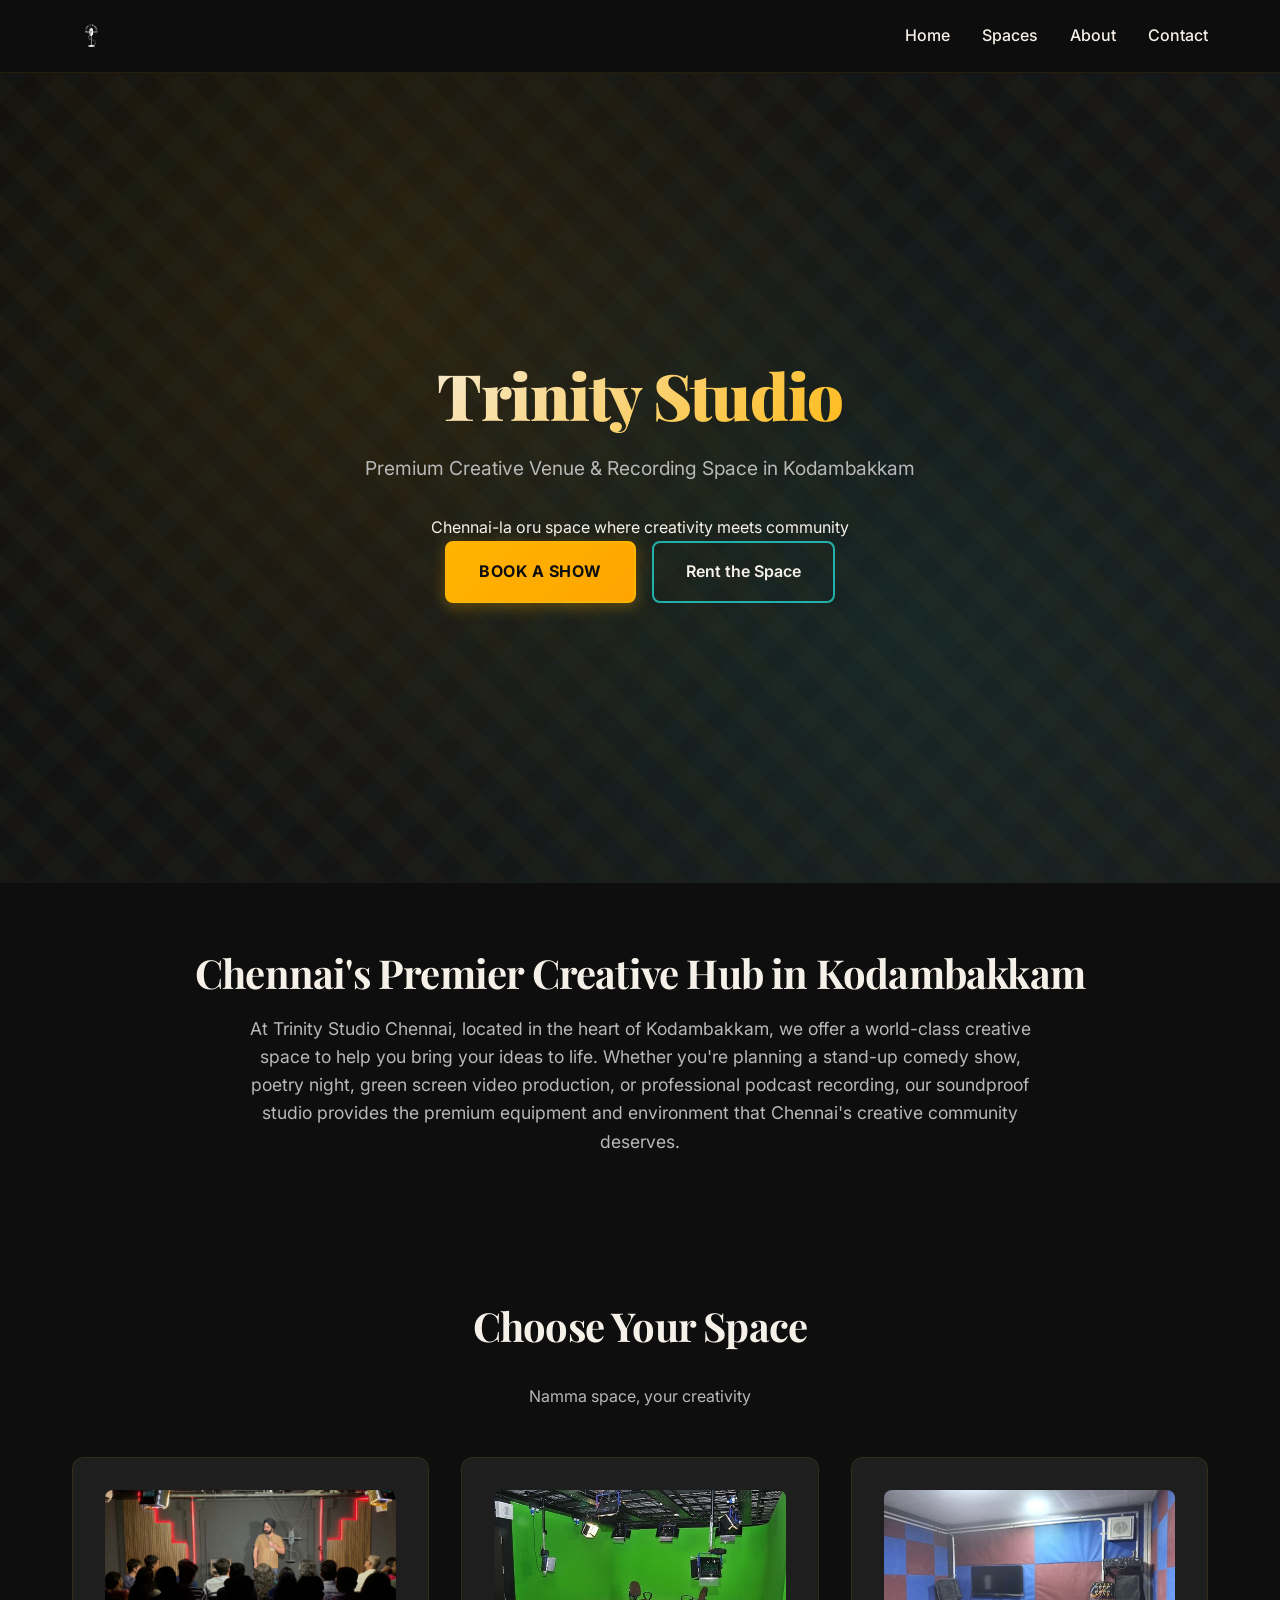
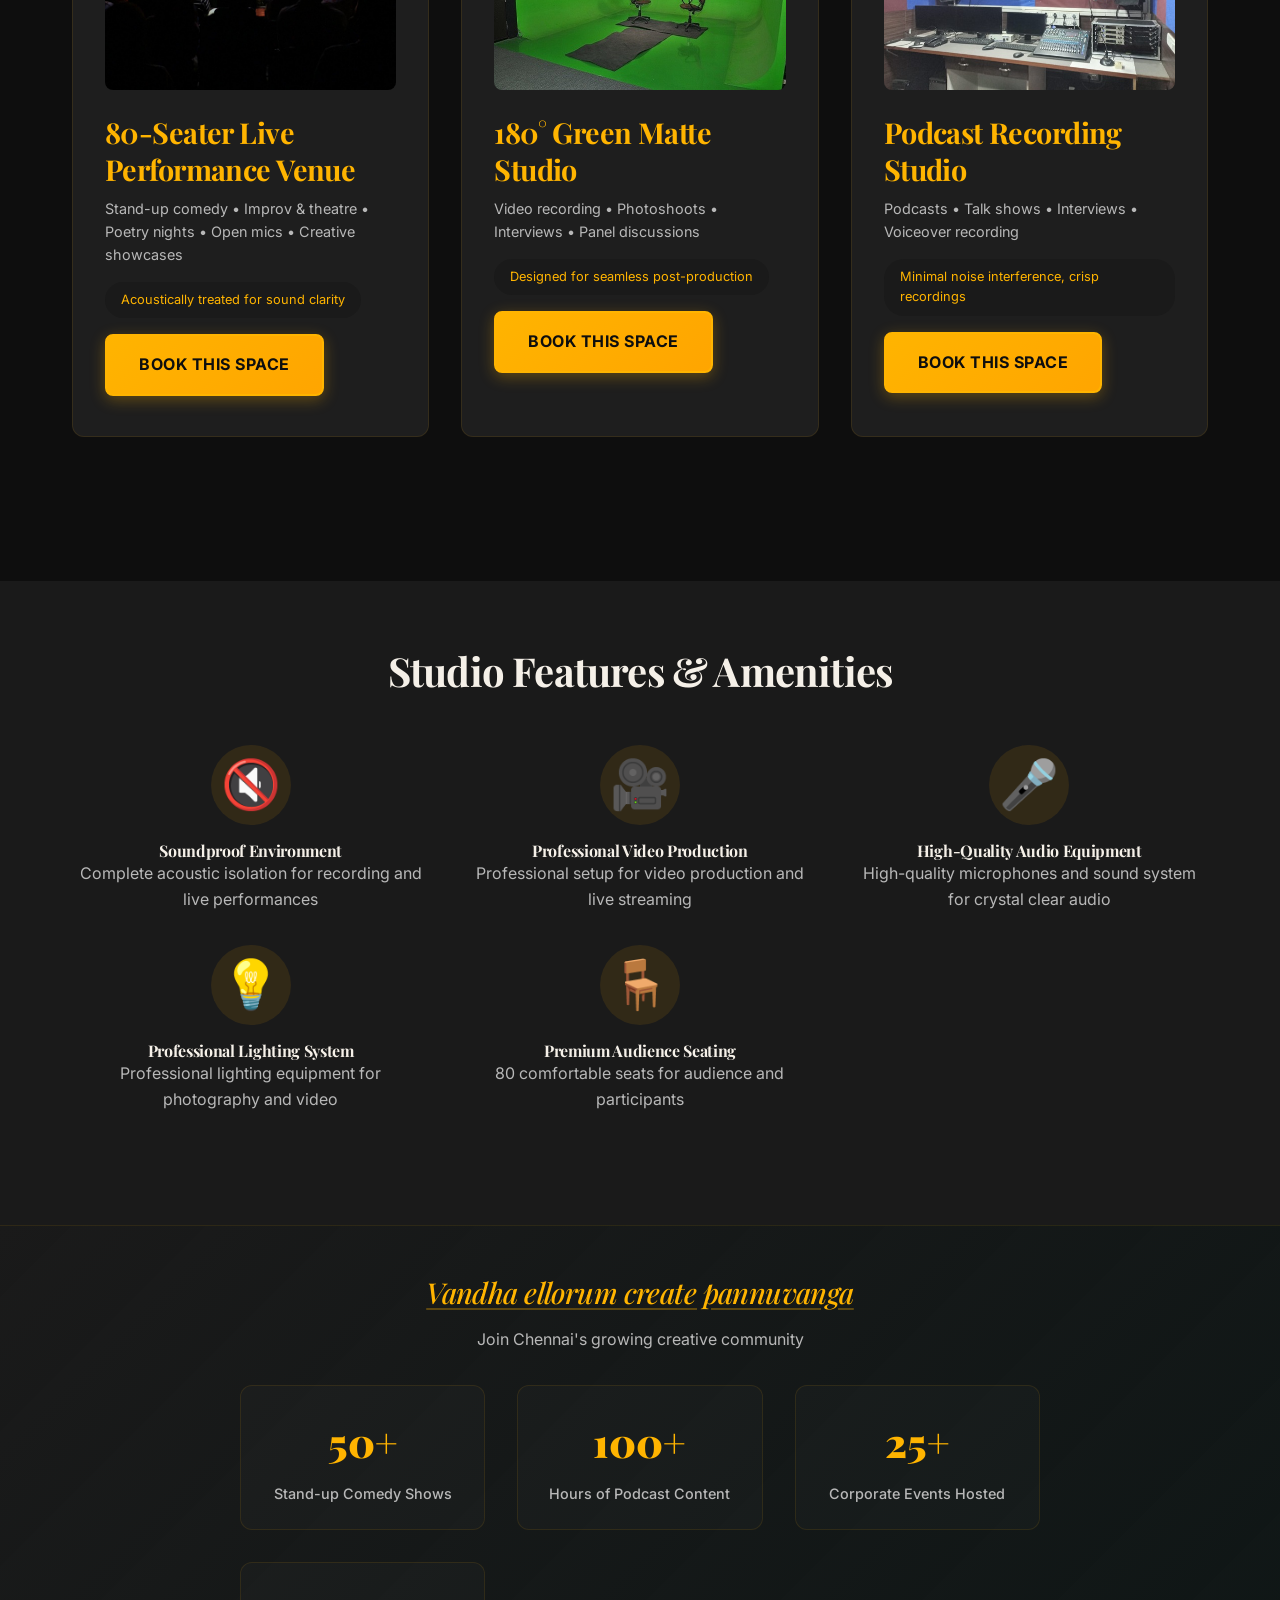
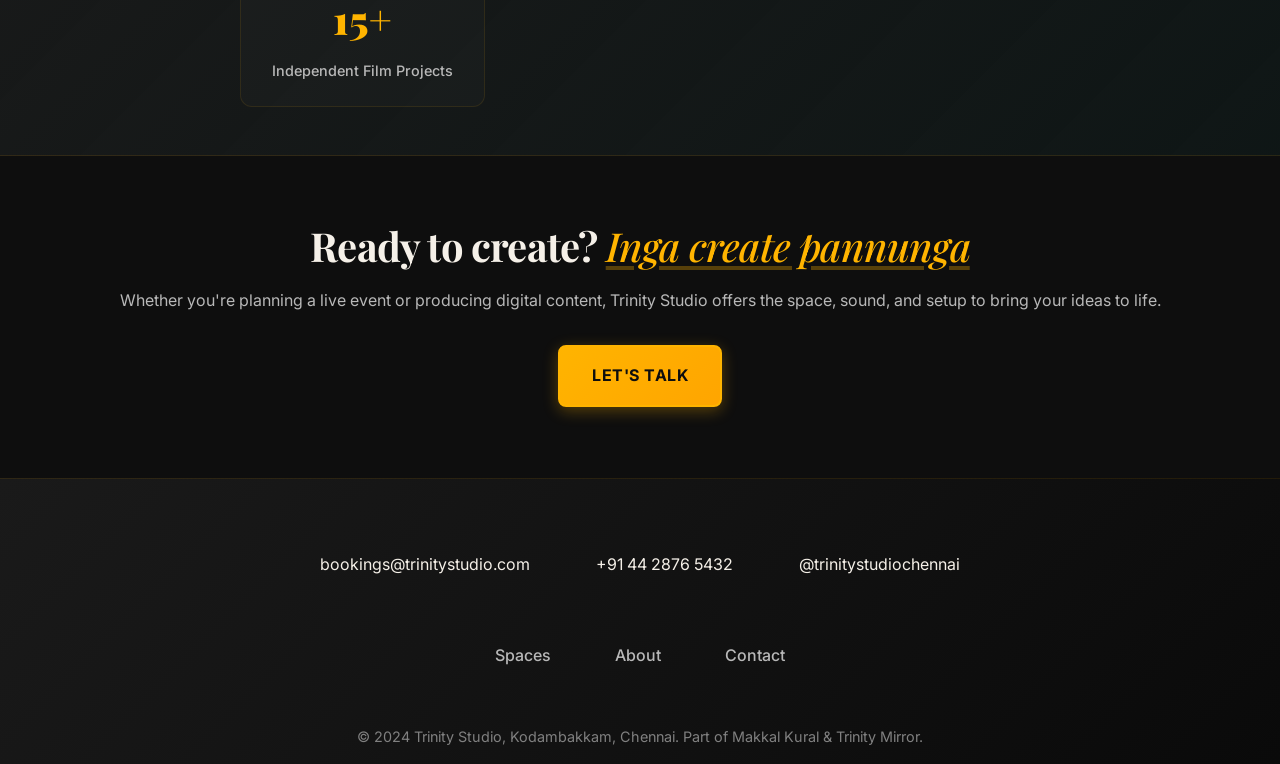
==== index.html @ 38c6335a "Initial commit: Trinity Studio Chennai website 🎯 Complete 4-page website with dark theme and neon ac" ====
<!DOCTYPE html>
<html lang="en">
<head>
    <meta charset="UTF-8">
    <meta name="viewport" content="width=device-width, initial-scale=1.0">
    <meta name="description" content="Book Trinity Studio Chennai - Premium creative venue & recording space in Kodambakkam. 80-seater live performance venue, green screen studio & podcast recording. Professional sound system & lighting.">
    <meta name="keywords" content="event space Chennai, comedy club Chennai, recording studio Chennai, venue booking Kodambakkam, podcast studio Chennai, green screen studio Chennai">
    <meta name="author" content="Trinity Studio">
    <meta property="og:title" content="Trinity Studio Chennai - Your Creative Venue & Recording Space">
    <meta property="og:description" content="Book Trinity Studio for live events, recordings, and creative projects in Kodambakkam, Chennai. Professional sound system, green screen, and comfortable seating.">
    <meta property="og:image" content="assets/images/Trinity-Studio-Logos-Black (1).png">
    <meta property="og:url" content="https://trinitystudio.com">
    <title>Trinity Studio Chennai - Your Creative Venue & Recording Space in Kodambakkam</title>
    
    <!-- JSON-LD Structured Data -->
    <script type="application/ld+json">
    {
      "@context": "https://schema.org",
      "@type": "EventVenue",
      "name": "Trinity Studio Chennai",
      "description": "Premium creative venue and recording space in Kodambakkam, Chennai. Perfect for stand-up comedy shows, podcasts, video shoots, and corporate events.",
      "address": {
        "@type": "PostalAddress",
        "addressLocality": "Kodambakkam",
        "addressRegion": "Tamil Nadu",
        "addressCountry": "IN",
        "postalCode": "600024"
      },
      "telephone": "+914428765432",
      "email": "bookings@trinitystudio.com",
      "url": "https://trinitystudio.com",
      "sameAs": [
        "https://www.instagram.com/trinitystudiochennai/"
      ],
      "amenityFeature": [
        {
          "@type": "LocationFeatureSpecification",
          "name": "Soundproof Rooms"
        },
        {
          "@type": "LocationFeatureSpecification",
          "name": "Professional Audio System"
        },
        {
          "@type": "LocationFeatureSpecification",
          "name": "Green Screen Studio"
        }
      ],
      "maximumAttendeeCapacity": 80
    }
    </script>
    <link rel="stylesheet" href="assets/css/styles.css">
    <link rel="icon" type="image/png" href="assets/images/Trinity-Studio-Logos-Black (1).png">
    <link rel="preload" href="assets/images/Trinity-Studio-Logos-White.png" as="image">
    <link rel="preload" href="assets/images/PHOTO-2025-02-17-17-27-22.jpg" as="image">
    <link rel="dns-prefetch" href="//fonts.googleapis.com">
    <link rel="preconnect" href="https://fonts.gstatic.com" crossorigin>
</head>
<body>
    <!-- Header -->
    <header class="header">
        <nav class="nav">
            <img src="assets/images/Trinity-Studio-Logos-White.png" alt="Trinity Studio Logo" class="logo">
            <ul class="nav-links">
                <li><a href="#home">Home</a></li>
                <li><a href="spaces.html">Spaces</a></li>
                <li><a href="about.html">About</a></li>
                <li><a href="contact.html">Contact</a></li>
            </ul>
            <button class="mobile-menu-toggle" aria-label="Toggle menu">☰</button>
        </nav>
    </header>

    <!-- Hero Section -->
    <section id="home" class="hero">
        <div class="container">
            <div class="hero-content fade-in">
                <h1>Trinity Studio</h1>
                <p class="hero-tagline">Premium Creative Venue & Recording Space in Kodambakkam</p>
                <p class="hero-subtitle">Chennai-la oru space where creativity meets community</p>
                <div class="cta-buttons">
                    <a href="contact.html" class="btn btn-primary">Book a Show</a>
                    <a href="contact.html" class="btn btn-secondary">Rent the Space</a>
                </div>
            </div>
        </div>
    </section>

    <!-- Quick Intro -->
    <section class="section">
        <div class="container">
            <div class="fade-in text-center">
                <h2>Chennai's Premier Creative Hub in Kodambakkam</h2>
                <p style="max-width: 800px; margin: 1rem auto; font-size: 1.1rem; color: var(--text-secondary);">
                    At Trinity Studio Chennai, located in the heart of Kodambakkam, we offer a world-class creative space to help you bring your ideas to life. 
                    Whether you're planning a stand-up comedy show, poetry night, green screen video production, or professional podcast recording, 
                    our soundproof studio provides the premium equipment and environment that Chennai's creative community deserves.
                </p>
            </div>
        </div>
    </section>

    <!-- Three Space Cards -->
    <section class="section">
        <div class="container">
            <h2 class="text-center fade-in mb-2">Choose Your Space</h2>
            <p class="text-center fade-in mb-2" style="color: var(--text-secondary);">Namma space, your creativity</p>
            
            <div class="card-grid">
                <div class="card space-card fade-in">
                    <img src="assets/images/PHOTO-2025-02-17-17-27-22.jpg" alt="Trinity Studio 80-seater live performance venue interior with professional stage lighting and comfortable audience seating in Kodambakkam Chennai" class="space-image">
                    <h3 class="space-title">80-Seater Live Performance Venue</h3>
                    <p class="space-uses">Stand-up comedy • Improv & theatre • Poetry nights • Open mics • Creative showcases</p>
                    <div class="space-feature">Acoustically treated for sound clarity</div>
                    <a href="spaces.html#venue" class="btn btn-primary">Book This Space</a>
                </div>

                <div class="card space-card fade-in">
                    <img src="assets/images/greenmatte-area1.jpg" alt="Trinity Studio 180-degree green screen studio setup for professional video recording and post-production work" class="space-image">
                    <h3 class="space-title">180° Green Matte Studio</h3>
                    <p class="space-uses">Video recording • Photoshoots • Interviews • Panel discussions</p>
                    <div class="space-feature">Designed for seamless post-production</div>
                    <a href="spaces.html#green-screen" class="btn btn-primary">Book This Space</a>
                </div>

                <div class="card space-card fade-in">
                    <img src="assets/images/recording_studio.jpeg" alt="Trinity Studio podcast recording studio with professional audio equipment and acoustic treatment for high-quality sound capture" class="space-image">
                    <h3 class="space-title">Podcast Recording Studio</h3>
                    <p class="space-uses">Podcasts • Talk shows • Interviews • Voiceover recording</p>
                    <div class="space-feature">Minimal noise interference, crisp recordings</div>
                    <a href="spaces.html#podcast" class="btn btn-primary">Book This Space</a>
                </div>
            </div>
        </div>
    </section>

    <!-- Studio Features -->
    <section class="section" style="background-color: var(--bg-secondary);">
        <div class="container">
            <h2 class="text-center fade-in mb-2">Studio Features & Amenities</h2>
            <div class="card-grid">
                <div class="feature-card fade-in text-center">
                    <div class="feature-icon">🔇</div>
                    <h4>Soundproof Environment</h4>
                    <p style="color: var(--text-secondary);">Complete acoustic isolation for recording and live performances</p>
                </div>
                <div class="feature-card fade-in text-center">
                    <div class="feature-icon">🎥</div>
                    <h4>Professional Video Production</h4>
                    <p style="color: var(--text-secondary);">Professional setup for video production and live streaming</p>
                </div>
                <div class="feature-card fade-in text-center">
                    <div class="feature-icon">🎤</div>
                    <h4>High-Quality Audio Equipment</h4>
                    <p style="color: var(--text-secondary);">High-quality microphones and sound system for crystal clear audio</p>
                </div>
                <div class="feature-card fade-in text-center">
                    <div class="feature-icon">💡</div>
                    <h4>Professional Lighting System</h4>
                    <p style="color: var(--text-secondary);">Professional lighting equipment for photography and video</p>
                </div>
                <div class="feature-card fade-in text-center">
                    <div class="feature-icon">🪑</div>
                    <h4>Premium Audience Seating</h4>
                    <p style="color: var(--text-secondary);">80 comfortable seats for audience and participants</p>
                </div>
            </div>
        </div>
    </section>

    <!-- Enhanced Social Proof -->
    <section class="social-proof">
        <div class="container">
            <h3 class="fade-in mb-1"><span class="tamil-text">Vandha ellorum create pannuvanga</span></h3>
            <p class="fade-in" style="color: var(--text-secondary); margin-bottom: 2rem; text-align: center;">Join Chennai's growing creative community</p>
            <div class="social-proof-grid fade-in">
                <div class="proof-item">
                    <div class="proof-number">50+</div>
                    <div class="proof-label">Stand-up Comedy Shows</div>
                </div>
                <div class="proof-item">
                    <div class="proof-number">100+</div>
                    <div class="proof-label">Hours of Podcast Content</div>
                </div>
                <div class="proof-item">
                    <div class="proof-number">25+</div>
                    <div class="proof-label">Corporate Events Hosted</div>
                </div>
                <div class="proof-item">
                    <div class="proof-number">15+</div>
                    <div class="proof-label">Independent Film Projects</div>
                </div>
            </div>
        </div>
    </section>

    <!-- Final CTA -->
    <section class="section">
        <div class="container text-center">
            <div class="fade-in">
                <h2>Ready to create? <span class="tamil-text">Inga create pannunga</span></h2>
                <p style="color: var(--text-secondary); margin: 1rem 0 2rem;">Whether you're planning a live event or producing digital content, Trinity Studio offers the space, sound, and setup to bring your ideas to life.</p>
                <a href="contact.html" class="btn btn-primary">Let's Talk</a>
            </div>
        </div>
    </section>

    <!-- Footer -->
    <footer class="footer">
        <div class="container">
            <div class="footer-content">
                <div class="contact-info">
                    <a href="mailto:bookings@trinitystudio.com">bookings@trinitystudio.com</a>
                    <a href="tel:+914428765432">+91 44 2876 5432</a>
                    <a href="https://www.instagram.com/trinitystudiochennai/" target="_blank">@trinitystudiochennai</a>
                </div>
                <div class="footer-links">
                    <a href="spaces.html">Spaces</a>
                    <a href="about.html">About</a>
                    <a href="contact.html">Contact</a>
                </div>
            </div>
            <p style="color: var(--text-muted); font-size: 0.9rem;">
                &copy; 2024 Trinity Studio, Kodambakkam, Chennai. Part of Makkal Kural & Trinity Mirror.
            </p>
        </div>
    </footer>

    <script src="assets/js/script.js"></script>
</body>
</html>
---- assets/css/styles.css ----
/* Trinity Studio Website Styles */
@import url('https://fonts.googleapis.com/css2?family=Playfair+Display:wght@400;700;900&family=Inter:wght@300;400;500;600&display=swap');

/* CSS Variables for consistent theming */
:root {
  --bg-primary: #0e0e0e;
  --bg-secondary: #1a1a1a;
  --bg-card: #1e1e1e;
  --accent-primary: #FFB400;
  --accent-secondary: #20B2AA;
  --text-primary: #F5F0E8;
  --text-secondary: #B8B8B8;
  --text-muted: #808080;
}

/* Global Reset and Base Styles */
* {
  margin: 0;
  padding: 0;
  box-sizing: border-box;
}

html {
  scroll-behavior: smooth;
}

body {
  font-family: 'Inter', sans-serif;
  background-color: var(--bg-primary);
  color: var(--text-primary);
  line-height: 1.6;
  overflow-x: hidden;
}

/* Typography */
h1, h2, h3, h4 {
  font-family: 'Playfair Display', serif;
  font-weight: 700;
  line-height: 1.3;
  letter-spacing: -0.02em;
}

/* Enhanced typography for better hierarchy */
h1 {
  font-size: clamp(2.5rem, 5vw, 4rem);
  font-weight: 900;
  background: linear-gradient(135deg, var(--text-primary) 0%, var(--accent-primary) 100%);
  background-clip: text;
  -webkit-background-clip: text;
  -webkit-text-fill-color: transparent;
  text-align: center;
}

h2 {
  font-size: clamp(1.8rem, 4vw, 2.5rem);
}

h3 {
  font-size: clamp(1.3rem, 3vw, 1.8rem);
}

.tamil-text {
  font-style: italic;
  color: var(--accent-primary);
  font-weight: 500;
  text-decoration: underline;
  text-decoration-color: rgba(255, 180, 0, 0.3);
  text-underline-offset: 4px;
}

/* Header and Navigation */
.header {
  position: sticky;
  top: 0;
  background: rgba(14, 14, 14, 0.95);
  backdrop-filter: blur(10px);
  z-index: 1000;
  border-bottom: 1px solid rgba(255, 180, 0, 0.1);
}

.nav {
  max-width: 1200px;
  margin: 0 auto;
  padding: 1rem 2rem;
  display: flex;
  justify-content: space-between;
  align-items: center;
}

.logo {
  height: 40px;
  filter: brightness(0) invert(1);
}

.nav-links {
  display: flex;
  list-style: none;
  gap: 2rem;
}

.nav-links a {
  color: var(--text-primary);
  text-decoration: none;
  font-weight: 500;
  transition: color 0.3s ease;
}

.nav-links a:hover {
  color: var(--accent-primary);
}

.mobile-menu-toggle {
  display: none;
  background: none;
  border: none;
  color: var(--text-primary);
  font-size: 1.5rem;
  cursor: pointer;
}

/* Main Content Areas */
.container {
  max-width: 1200px;
  margin: 0 auto;
  padding: 0 2rem;
}

.section {
  padding: 4rem 0;
}

/* Hero Section */
.hero {
  min-height: 90vh;
  display: flex;
  align-items: center;
  justify-content: center;
  text-align: center;
  background: 
    radial-gradient(circle at 30% 30%, rgba(255, 180, 0, 0.1) 0%, transparent 50%),
    radial-gradient(circle at 70% 70%, rgba(32, 178, 170, 0.1) 0%, transparent 50%),
    linear-gradient(135deg, var(--bg-primary) 0%, var(--bg-secondary) 100%);
  position: relative;
  overflow: hidden;
}

.hero::before {
  content: '';
  position: absolute;
  top: 0;
  left: 0;
  right: 0;
  bottom: 0;
  background: 
    linear-gradient(45deg, transparent 25%, rgba(255, 180, 0, 0.02) 25%, rgba(255, 180, 0, 0.02) 50%, transparent 50%, transparent 75%, rgba(255, 180, 0, 0.02) 75%),
    linear-gradient(-45deg, transparent 25%, rgba(32, 178, 170, 0.02) 25%, rgba(32, 178, 170, 0.02) 50%, transparent 50%, transparent 75%, rgba(32, 178, 170, 0.02) 75%);
  background-size: 60px 60px;
  animation: movePattern 20s linear infinite;
  pointer-events: none;
}

@keyframes movePattern {
  0% { transform: translate(0, 0); }
  100% { transform: translate(60px, 60px); }
}

.hero-content h1 {
  margin-bottom: 1rem;
}

.hero-tagline {
  font-size: 1.2rem;
  color: var(--text-secondary);
  margin-bottom: 2rem;
}

.cta-buttons {
  display: flex;
  gap: 1rem;
  justify-content: center;
  flex-wrap: wrap;
}

/* Buttons */
.btn {
  display: inline-block;
  padding: 1rem 2rem;
  border-radius: 8px;
  text-decoration: none;
  font-weight: 600;
  transition: all 0.3s ease;
  border: 2px solid transparent;
  cursor: pointer;
  font-size: 1rem;
}

.btn-primary {
  background: linear-gradient(135deg, var(--accent-primary) 0%, #FFA500 100%);
  color: var(--bg-primary);
  border-color: var(--accent-primary);
  box-shadow: 0 4px 15px rgba(255, 180, 0, 0.3);
  position: relative;
  overflow: hidden;
  text-transform: uppercase;
  letter-spacing: 0.5px;
  font-weight: 700;
}

.btn-primary:hover {
  background: linear-gradient(135deg, #FFA500 0%, var(--accent-primary) 100%);
  color: var(--bg-primary);
  border-color: var(--accent-primary);
  box-shadow: 0 6px 20px rgba(255, 180, 0, 0.4);
  transform: translateY(-2px);
}

.btn-secondary {
  background-color: transparent;
  color: var(--text-primary);
  border: 2px solid var(--accent-secondary);
  position: relative;
  overflow: hidden;
}

.btn-secondary:hover {
  background-color: var(--accent-secondary);
  color: var(--bg-primary);
  border-color: var(--accent-secondary);
  box-shadow: 0 4px 15px rgba(32, 178, 170, 0.3);
}

/* Cards */
.card {
  background-color: var(--bg-card);
  border-radius: 12px;
  padding: 2rem;
  margin-bottom: 2rem;
  border: 1px solid rgba(255, 180, 0, 0.1);
  transition: transform 0.3s ease, border-color 0.3s ease;
}

.card:hover {
  transform: translateY(-5px);
  border-color: rgba(255, 180, 0, 0.3);
}

.card-grid {
  display: grid;
  grid-template-columns: repeat(auto-fit, minmax(300px, 1fr));
  gap: 2rem;
  margin: 3rem 0;
}

/* Space Cards */
.space-card {
  position: relative;
  overflow: hidden;
}

.space-image {
  width: 100%;
  height: 200px;
  object-fit: cover;
  border-radius: 8px;
  margin-bottom: 1rem;
}

.space-title {
  color: var(--accent-primary);
  margin-bottom: 0.5rem;
}

.space-uses {
  color: var(--text-secondary);
  font-size: 0.9rem;
  margin-bottom: 1rem;
}

.space-feature {
  background-color: var(--bg-secondary);
  padding: 0.5rem 1rem;
  border-radius: 20px;
  font-size: 0.8rem;
  display: inline-block;
  margin-bottom: 1rem;
  color: var(--accent-primary);
}

/* Forms */
.form {
  max-width: 600px;
  margin: 0 auto;
}

.form-group {
  margin-bottom: 1.5rem;
}

.form-group label {
  display: block;
  margin-bottom: 0.5rem;
  font-weight: 500;
  color: var(--text-primary);
}

.form-group input,
.form-group select,
.form-group textarea {
  width: 100%;
  padding: 1rem;
  border: 1px solid rgba(255, 180, 0, 0.2);
  border-radius: 8px;
  background-color: var(--bg-secondary);
  color: var(--text-primary);
  font-family: inherit;
  font-size: 1rem;
}

.form-group input:focus,
.form-group select:focus,
.form-group textarea:focus {
  outline: none;
  border-color: var(--accent-primary);
  box-shadow: 0 0 0 2px rgba(255, 180, 0, 0.1);
}

.form-group textarea {
  resize: vertical;
  min-height: 120px;
}

/* Enhanced Social Proof */
.social-proof {
  background: linear-gradient(135deg, var(--bg-secondary) 0%, rgba(32, 178, 170, 0.05) 100%);
  padding: 3rem 0;
  text-align: center;
  border-top: 1px solid rgba(255, 180, 0, 0.1);
  border-bottom: 1px solid rgba(255, 180, 0, 0.1);
}

.social-proof-grid {
  display: grid;
  grid-template-columns: repeat(auto-fit, minmax(200px, 1fr));
  gap: 2rem;
  max-width: 800px;
  margin: 0 auto;
}

.proof-item {
  text-align: center;
  padding: 1.5rem;
  background: rgba(255, 255, 255, 0.02);
  border-radius: 12px;
  border: 1px solid rgba(255, 180, 0, 0.1);
  transition: transform 0.3s ease, border-color 0.3s ease;
}

.proof-item:hover {
  transform: translateY(-5px);
  border-color: rgba(255, 180, 0, 0.3);
}

.proof-number {
  font-size: 2.5rem;
  font-weight: 900;
  color: var(--accent-primary);
  margin-bottom: 0.5rem;
  font-family: 'Playfair Display', serif;
}

.proof-label {
  color: var(--text-secondary);
  font-size: 0.9rem;
  font-weight: 500;
}

.social-proof-items {
  display: flex;
  justify-content: center;
  flex-wrap: wrap;
  gap: 2rem;
  opacity: 0.8;
}

.social-proof-item {
  color: var(--text-secondary);
  font-size: 0.9rem;
}

/* Footer */
.footer {
  background: linear-gradient(135deg, var(--bg-secondary) 0%, #0a0a0a 100%);
  padding: 3rem 0 1rem;
  text-align: center;
  border-top: 1px solid rgba(255, 180, 0, 0.1);
}

.footer-content {
  margin-bottom: 2rem;
  display: grid;
  grid-template-columns: 1fr;
  gap: 2rem;
}

.footer-links {
  display: flex;
  justify-content: center;
  gap: 2rem;
  margin-bottom: 1rem;
}

.footer-links a {
  color: var(--text-secondary);
  text-decoration: none;
  transition: all 0.3s ease;
  padding: 0.5rem 1rem;
  border-radius: 4px;
  font-weight: 500;
}

.footer-links a:hover {
  color: var(--accent-primary);
  background-color: rgba(255, 180, 0, 0.1);
}

.contact-info {
  display: flex;
  justify-content: center;
  gap: 2rem;
  margin: 1rem 0;
  flex-wrap: wrap;
}

.contact-info a {
  color: var(--text-primary);
  text-decoration: none;
  transition: all 0.3s ease;
  padding: 0.5rem 1rem;
  border-radius: 4px;
  border: 1px solid transparent;
}

.contact-info a:hover {
  color: var(--accent-primary);
  border-color: rgba(255, 180, 0, 0.3);
  background-color: rgba(255, 180, 0, 0.05);
}

/* Map Container */
.map-container {
  margin: 2rem 0;
  border-radius: 12px;
  overflow: hidden;
}

.map-container iframe {
  width: 100%;
  height: 300px;
  border: none;
}

/* Responsive Design */
@media (max-width: 768px) {
  .nav-links {
    display: none;
  }
  
  .mobile-menu-toggle {
    display: block;
    background: rgba(255, 180, 0, 0.1);
    border: 2px solid var(--accent-primary);
    border-radius: 8px;
    padding: 0.5rem;
    transition: all 0.3s ease;
  }
  
  .mobile-menu-toggle:hover {
    background: var(--accent-primary);
    color: var(--bg-primary);
  }
  
  .nav-links.active {
    display: flex;
    position: absolute;
    top: 100%;
    left: 0;
    right: 0;
    background: rgba(14, 14, 14, 0.98);
    backdrop-filter: blur(20px);
    flex-direction: column;
    padding: 2rem;
    gap: 1rem;
    border-top: 2px solid rgba(255, 180, 0, 0.3);
    box-shadow: 0 10px 30px rgba(0, 0, 0, 0.5);
  }
  
  .nav-links.active a {
    padding: 1rem;
    border-radius: 8px;
    background: rgba(255, 180, 0, 0.05);
    border: 1px solid rgba(255, 180, 0, 0.2);
    text-align: center;
    font-weight: 600;
  }
  
  .cta-buttons {
    flex-direction: column;
    align-items: center;
  }
  
  .card-grid {
    grid-template-columns: 1fr;
  }
  
  .contact-info {
    flex-direction: column;
    gap: 1rem;
  }
  
  .footer-links {
    flex-direction: column;
    gap: 1rem;
  }
}

@media (max-width: 480px) {
  .container {
    padding: 0 1rem;
  }
  
  .nav {
    padding: 1rem;
  }
  
  .hero {
    min-height: 70vh;
  }
  
  .section {
    padding: 2rem 0;
  }
  
  .card {
    padding: 1.5rem;
  }
}

/* Feature Icons */
.feature-icon {
  font-size: 3rem;
  color: var(--accent-primary);
  margin-bottom: 1rem;
  display: inline-block;
  padding: 1rem;
  background: rgba(255, 180, 0, 0.1);
  border-radius: 50%;
  width: 80px;
  height: 80px;
  display: flex;
  align-items: center;
  justify-content: center;
  margin: 0 auto 1rem;
  transition: transform 0.3s ease, background-color 0.3s ease;
}

.feature-icon:hover {
  transform: scale(1.1);
  background: rgba(255, 180, 0, 0.2);
}

/* Utility Classes */
.text-center {
  text-align: center;
}

.text-accent {
  color: var(--accent-primary);
}

.mb-1 { margin-bottom: 1rem; }
.mb-2 { margin-bottom: 2rem; }
.mt-1 { margin-top: 1rem; }
.mt-2 { margin-top: 2rem; }

.fade-in {
  opacity: 0;
  transform: translateY(20px);
  transition: opacity 0.6s ease, transform 0.6s ease;
}

.fade-in.visible {
  opacity: 1;
  transform: translateY(0);
}

/* Form error animation */
.error-shake {
  animation: shake 0.5s ease-in-out;
}

@keyframes shake {
  0%, 100% { transform: translateX(0); }
  10%, 30%, 50%, 70%, 90% { transform: translateX(-5px); }
  20%, 40%, 60%, 80% { transform: translateX(5px); }
}

/* Image placeholders */
.image-placeholder {
  background: linear-gradient(45deg, var(--bg-secondary) 25%, transparent 25%), 
              linear-gradient(-45deg, var(--bg-secondary) 25%, transparent 25%), 
              linear-gradient(45deg, transparent 75%, var(--bg-secondary) 75%), 
              linear-gradient(-45deg, transparent 75%, var(--bg-secondary) 75%);
  background-size: 20px 20px;
  background-position: 0 0, 0 10px, 10px -10px, -10px 0px;
  background-color: var(--bg-card);
  display: flex;
  align-items: center;
  justify-content: center;
  color: var(--text-secondary);
  font-weight: 500;
  border: 2px dashed rgba(255, 180, 0, 0.3);
  border-radius: 8px;
}
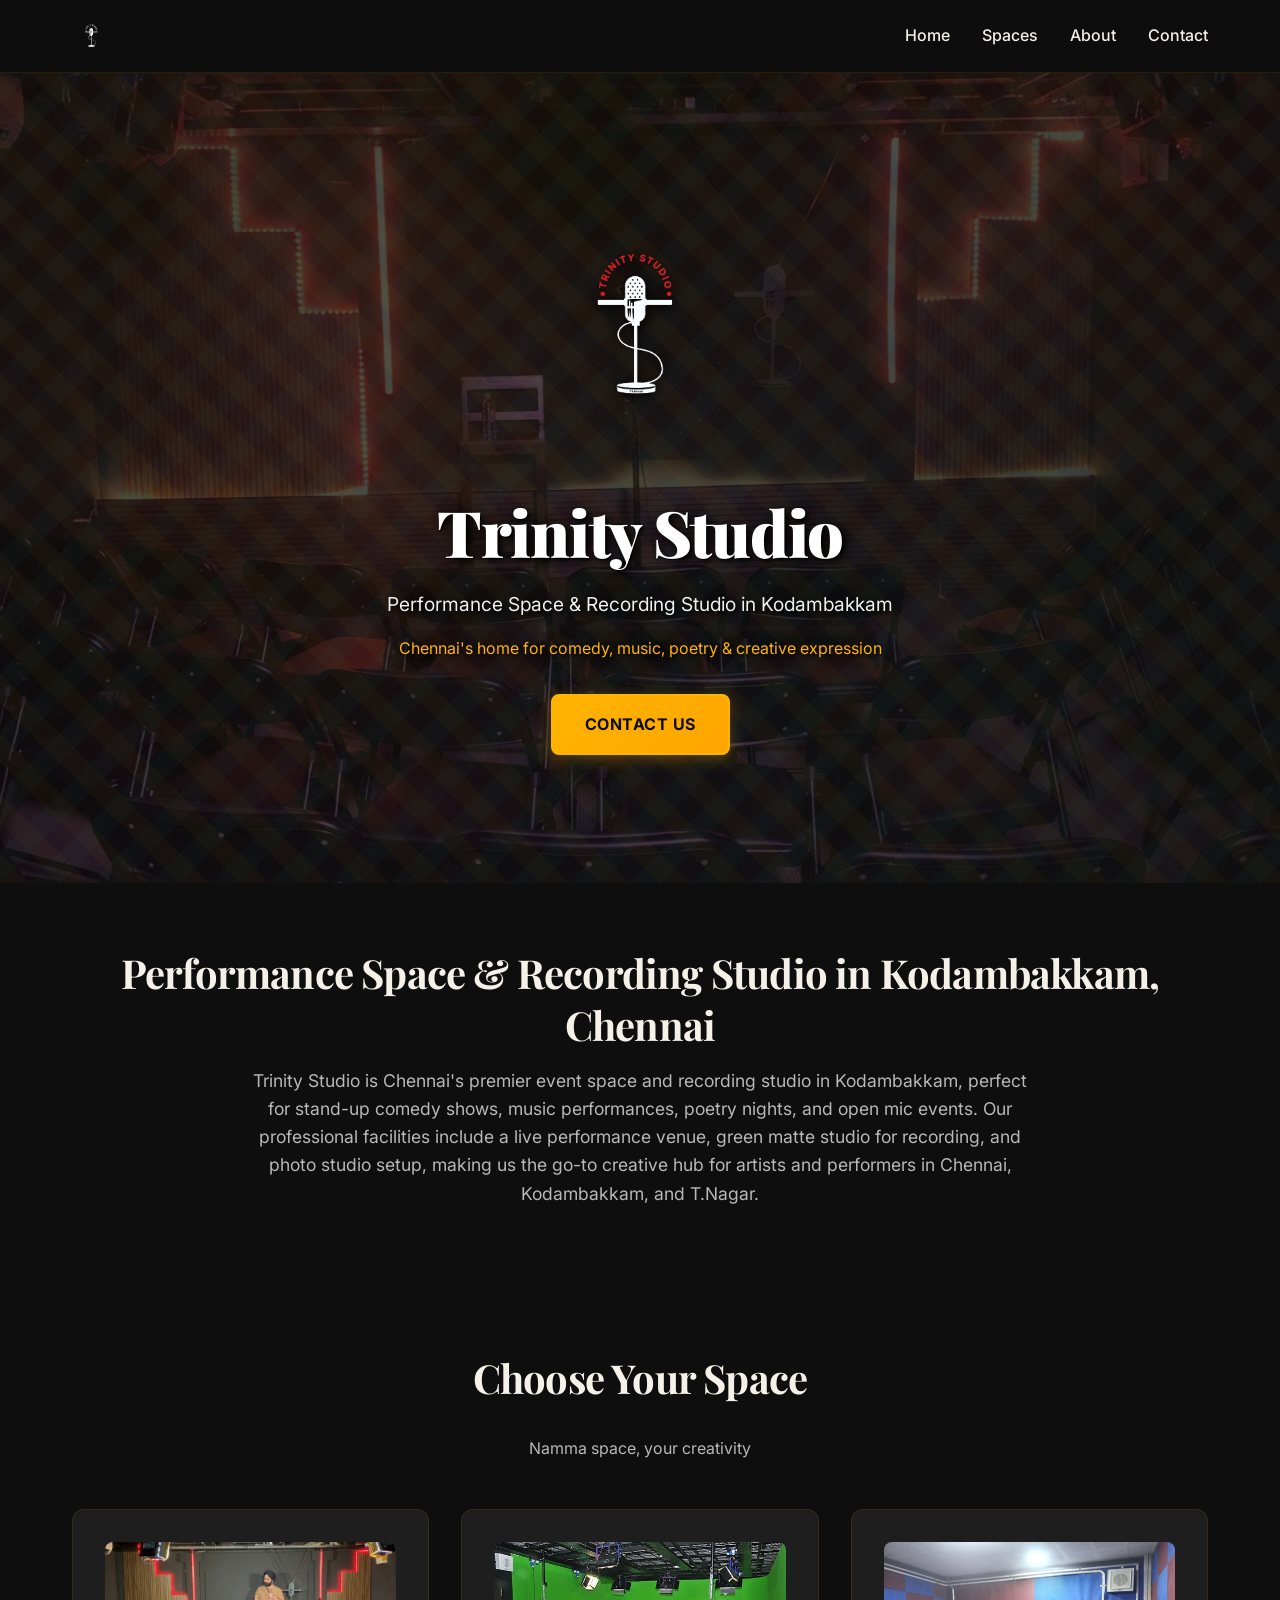
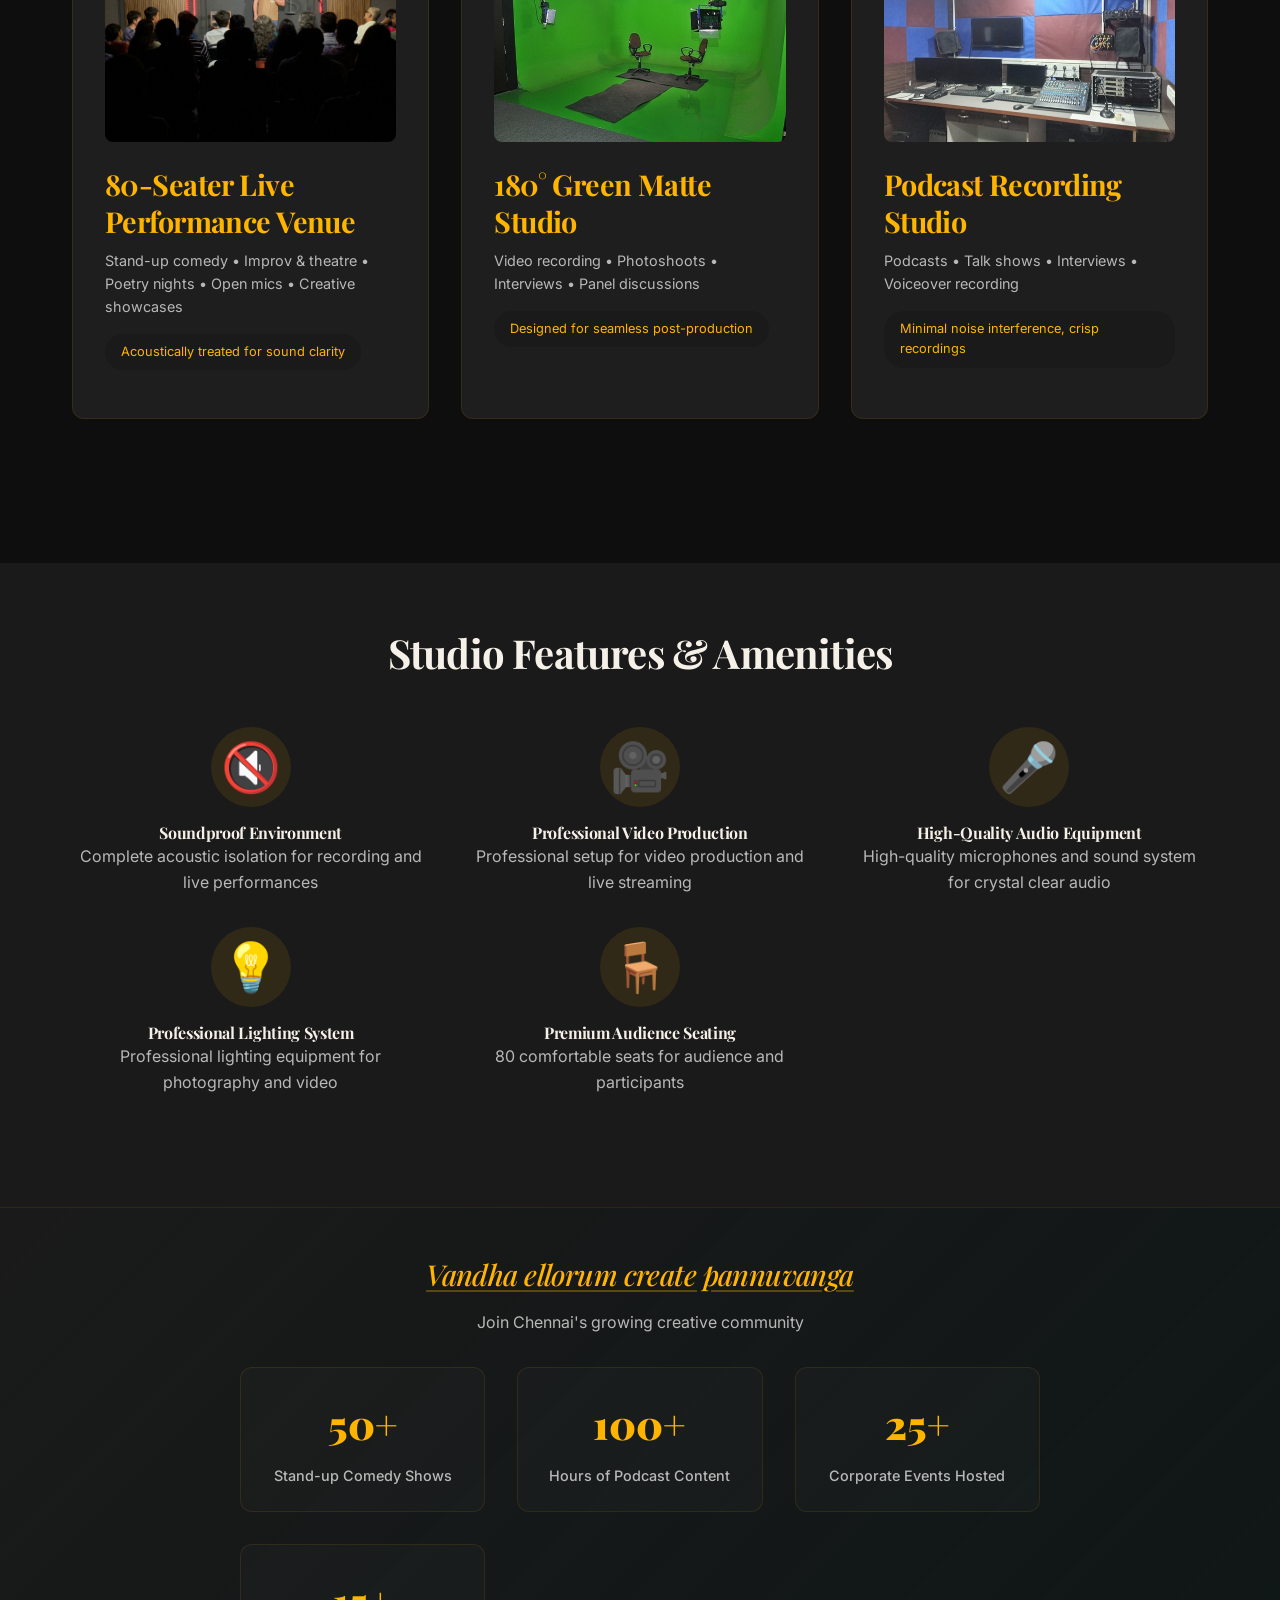
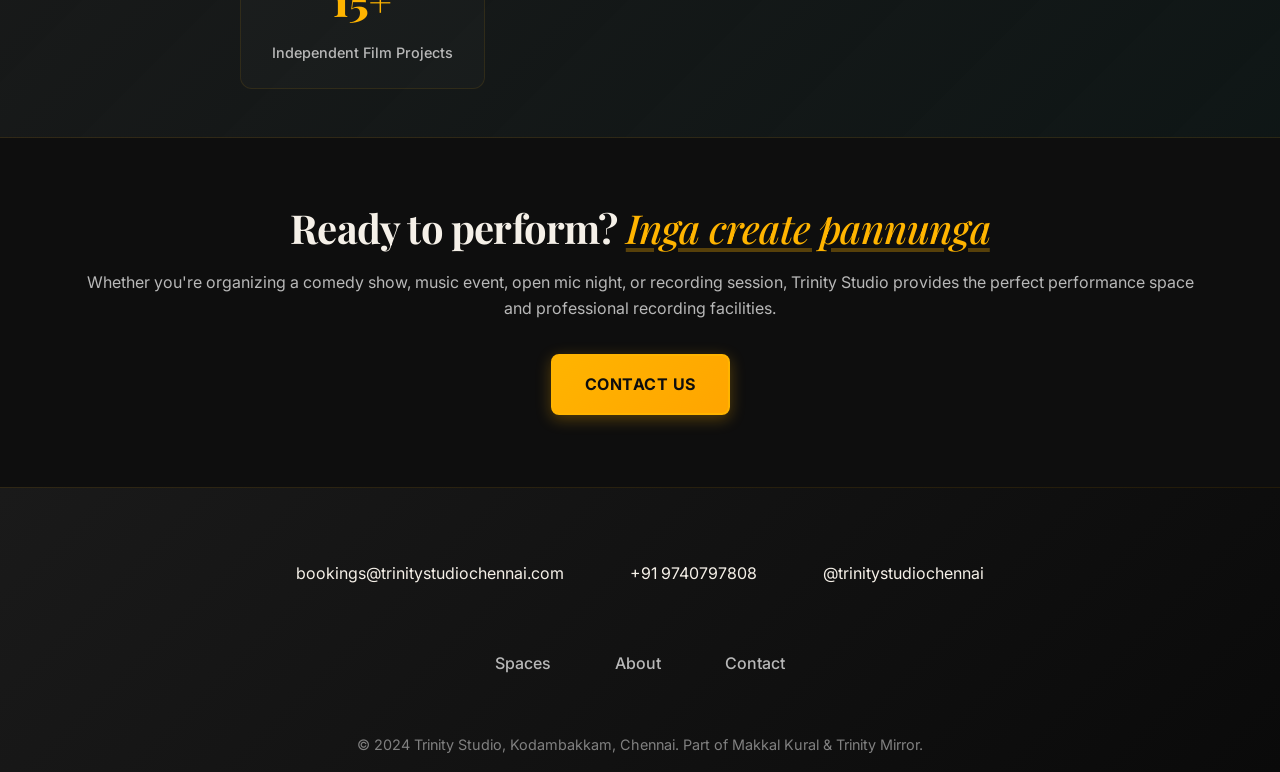
==== commit e7e90c1a: "Optimize Trinity Studio for performance & SEO with unified CTAs ✨ UX/UI Improvements: • Added promin" ====
--- a/index.html
+++ b/index.html
@@ -3,14 +3,23 @@
 <head>
     <meta charset="UTF-8">
     <meta name="viewport" content="width=device-width, initial-scale=1.0">
-    <meta name="description" content="Book Trinity Studio Chennai - Premium creative venue & recording space in Kodambakkam. 80-seater live performance venue, green screen studio & podcast recording. Professional sound system & lighting.">
-    <meta name="keywords" content="event space Chennai, comedy club Chennai, recording studio Chennai, venue booking Kodambakkam, podcast studio Chennai, green screen studio Chennai">
+    <meta name="description" content="Trinity Studio Chennai - Premium performance space and recording studio in Kodambakkam. Perfect for stand up comedy, music events, open mic nights, and creative projects. Professional green matte studio and live venue.">
+    <meta name="keywords" content="event space chennai, performance space kodambakkam, comedy clubs chennai, music venue, poetry nights, stand up comedy, open mic, recording studio, green matte studio, photo studio, chennai, kodambakkam, tnagar">
     <meta name="author" content="Trinity Studio">
-    <meta property="og:title" content="Trinity Studio Chennai - Your Creative Venue & Recording Space">
-    <meta property="og:description" content="Book Trinity Studio for live events, recordings, and creative projects in Kodambakkam, Chennai. Professional sound system, green screen, and comfortable seating.">
+    <meta property="og:title" content="Trinity Studio Chennai - Performance Space & Recording Studio | Kodambakkam">
+    <meta property="og:description" content="Premium performance venue in Chennai for stand up comedy, music events, and creative projects. Professional recording studio with green matte setup in Kodambakkam.">
     <meta property="og:image" content="assets/images/Trinity-Studio-Logos-Black (1).png">
     <meta property="og:url" content="https://trinitystudio.com">
-    <title>Trinity Studio Chennai - Your Creative Venue & Recording Space in Kodambakkam</title>
+    <title>Trinity Studio Chennai - Performance Space, Recording Studio & Comedy Club | Kodambakkam</title>
+    
+    <!-- AI/LLM Meta Tags -->
+    <meta name="ai-content-summary" content="Trinity Studio Chennai is a performance venue and recording studio in Kodambakkam offering space for stand-up comedy, music events, poetry nights, open mic sessions, green matte recording, and photo shoots.">
+    <meta name="entity-type" content="EventVenue, RecordingStudio, PerformanceSpace">
+    <meta name="entity-location" content="Kodambakkam, Chennai, Tamil Nadu, India">
+    <meta name="services-offered" content="live events, stand-up comedy shows, music performances, poetry nights, open mic events, recording studio, green matte studio, photo studio, event space rental">
+    <meta name="target-audience" content="comedians, musicians, poets, content creators, event organizers, corporate groups">
+    <meta name="venue-capacity" content="80 seated guests">
+    <meta name="technical-features" content="professional sound system, lighting, green matte setup, recording equipment, air conditioning">
     
     <!-- JSON-LD Structured Data -->
     <script type="application/ld+json">
@@ -18,7 +27,7 @@
       "@context": "https://schema.org",
       "@type": "EventVenue",
       "name": "Trinity Studio Chennai",
-      "description": "Premium creative venue and recording space in Kodambakkam, Chennai. Perfect for stand-up comedy shows, podcasts, video shoots, and corporate events.",
+      "description": "Trinity Studio is Chennai's premier performance space and recording studio located in Kodambakkam. We host stand-up comedy shows, music events, poetry nights, open mic sessions, and provide professional recording facilities with green matte studio setup.",
       "address": {
         "@type": "PostalAddress",
         "addressLocality": "Kodambakkam",
@@ -26,8 +35,8 @@
         "addressCountry": "IN",
         "postalCode": "600024"
       },
-      "telephone": "+914428765432",
-      "email": "bookings@trinitystudio.com",
+      "telephone": "+919740797808",
+      "email": "bookings@trinitystudiochennai.com",
       "url": "https://trinitystudio.com",
       "sameAs": [
         "https://www.instagram.com/trinitystudiochennai/"
@@ -75,12 +84,14 @@
     <section id="home" class="hero">
         <div class="container">
             <div class="hero-content fade-in">
+                <div class="hero-logo">
+                    <img src="assets/images/Trinity-Studio-Logos-White.png" alt="Trinity Studio Chennai Logo" class="hero-logo-img">
+                </div>
                 <h1>Trinity Studio</h1>
-                <p class="hero-tagline">Premium Creative Venue & Recording Space in Kodambakkam</p>
-                <p class="hero-subtitle">Chennai-la oru space where creativity meets community</p>
+                <p class="hero-tagline">Performance Space & Recording Studio in Kodambakkam</p>
+                <p class="hero-subtitle">Chennai's home for comedy, music, poetry & creative expression</p>
                 <div class="cta-buttons">
-                    <a href="contact.html" class="btn btn-primary">Book a Show</a>
-                    <a href="contact.html" class="btn btn-secondary">Rent the Space</a>
+                    <a href="contact.html" class="btn btn-primary">Contact Us</a>
                 </div>
             </div>
         </div>
@@ -90,11 +101,11 @@
     <section class="section">
         <div class="container">
             <div class="fade-in text-center">
-                <h2>Chennai's Premier Creative Hub in Kodambakkam</h2>
+                <h2>Performance Space & Recording Studio in Kodambakkam, Chennai</h2>
                 <p style="max-width: 800px; margin: 1rem auto; font-size: 1.1rem; color: var(--text-secondary);">
-                    At Trinity Studio Chennai, located in the heart of Kodambakkam, we offer a world-class creative space to help you bring your ideas to life. 
-                    Whether you're planning a stand-up comedy show, poetry night, green screen video production, or professional podcast recording, 
-                    our soundproof studio provides the premium equipment and environment that Chennai's creative community deserves.
+                    Trinity Studio is Chennai's premier event space and recording studio in Kodambakkam, perfect for stand-up comedy shows, music performances, poetry nights, and open mic events. 
+                    Our professional facilities include a live performance venue, green matte studio for recording, and photo studio setup, 
+                    making us the go-to creative hub for artists and performers in Chennai, Kodambakkam, and T.Nagar.
                 </p>
             </div>
         </div>
@@ -108,27 +119,24 @@
             
             <div class="card-grid">
                 <div class="card space-card fade-in">
-                    <img src="assets/images/PHOTO-2025-02-17-17-27-22.jpg" alt="Trinity Studio 80-seater live performance venue interior with professional stage lighting and comfortable audience seating in Kodambakkam Chennai" class="space-image">
+                    <img src="assets/images/PHOTO-2025-02-17-17-27-22.jpg" alt="Trinity Studio performance space for stand up comedy and music events in Kodambakkam Chennai" class="space-image">
                     <h3 class="space-title">80-Seater Live Performance Venue</h3>
                     <p class="space-uses">Stand-up comedy • Improv & theatre • Poetry nights • Open mics • Creative showcases</p>
                     <div class="space-feature">Acoustically treated for sound clarity</div>
-                    <a href="spaces.html#venue" class="btn btn-primary">Book This Space</a>
                 </div>
 
                 <div class="card space-card fade-in">
-                    <img src="assets/images/greenmatte-area1.jpg" alt="Trinity Studio 180-degree green screen studio setup for professional video recording and post-production work" class="space-image">
+                    <img src="assets/images/greenmatte-area1.jpg" alt="Trinity Studio green matte studio for recording and photo shoots in Chennai" class="space-image">
                     <h3 class="space-title">180° Green Matte Studio</h3>
                     <p class="space-uses">Video recording • Photoshoots • Interviews • Panel discussions</p>
                     <div class="space-feature">Designed for seamless post-production</div>
-                    <a href="spaces.html#green-screen" class="btn btn-primary">Book This Space</a>
                 </div>
 
                 <div class="card space-card fade-in">
-                    <img src="assets/images/recording_studio.jpeg" alt="Trinity Studio podcast recording studio with professional audio equipment and acoustic treatment for high-quality sound capture" class="space-image">
+                    <img src="assets/images/recording_studio.jpeg" alt="Trinity Studio recording studio for music and podcast production in Kodambakkam" class="space-image">
                     <h3 class="space-title">Podcast Recording Studio</h3>
                     <p class="space-uses">Podcasts • Talk shows • Interviews • Voiceover recording</p>
                     <div class="space-feature">Minimal noise interference, crisp recordings</div>
-                    <a href="spaces.html#podcast" class="btn btn-primary">Book This Space</a>
                 </div>
             </div>
         </div>
@@ -198,9 +206,9 @@
     <section class="section">
         <div class="container text-center">
             <div class="fade-in">
-                <h2>Ready to create? <span class="tamil-text">Inga create pannunga</span></h2>
-                <p style="color: var(--text-secondary); margin: 1rem 0 2rem;">Whether you're planning a live event or producing digital content, Trinity Studio offers the space, sound, and setup to bring your ideas to life.</p>
-                <a href="contact.html" class="btn btn-primary">Let's Talk</a>
+                <h2>Ready to perform? <span class="tamil-text">Inga create pannunga</span></h2>
+                <p style="color: var(--text-secondary); margin: 1rem 0 2rem;">Whether you're organizing a comedy show, music event, open mic night, or recording session, Trinity Studio provides the perfect performance space and professional recording facilities.</p>
+                <a href="contact.html" class="btn btn-primary">Contact Us</a>
             </div>
         </div>
     </section>
@@ -210,8 +218,8 @@
         <div class="container">
             <div class="footer-content">
                 <div class="contact-info">
-                    <a href="mailto:bookings@trinitystudio.com">bookings@trinitystudio.com</a>
-                    <a href="tel:+914428765432">+91 44 2876 5432</a>
+                    <a href="mailto:bookings@trinitystudiochennai.com">bookings@trinitystudiochennai.com</a>
+                    <a href="tel:+919740797808">+91 9740797808</a>
                     <a href="https://www.instagram.com/trinitystudiochennai/" target="_blank">@trinitystudiochennai</a>
                 </div>
                 <div class="footer-links">
--- a/assets/css/styles.css
+++ b/assets/css/styles.css
@@ -129,7 +129,7 @@
   padding: 4rem 0;
 }
 
-/* Hero Section */
+/* Hero Section with Banner Image */
 .hero {
   min-height: 90vh;
   display: flex;
@@ -137,9 +137,20 @@
   justify-content: center;
   text-align: center;
   background: 
-    radial-gradient(circle at 30% 30%, rgba(255, 180, 0, 0.1) 0%, transparent 50%),
+    linear-gradient(
+      135deg, 
+      rgba(14, 14, 14, 0.85) 0%, 
+      rgba(14, 14, 14, 0.75) 30%, 
+      rgba(14, 14, 14, 0.8) 70%, 
+      rgba(14, 14, 14, 0.9) 100%
+    ),
+    radial-gradient(circle at 30% 30%, rgba(255, 180, 0, 0.15) 0%, transparent 50%),
     radial-gradient(circle at 70% 70%, rgba(32, 178, 170, 0.1) 0%, transparent 50%),
-    linear-gradient(135deg, var(--bg-primary) 0%, var(--bg-secondary) 100%);
+    url('../images/PHOTO-2025-02-22-17-47-33.jpg');
+  background-size: cover;
+  background-position: center center;
+  background-repeat: no-repeat;
+  background-attachment: fixed;
   position: relative;
   overflow: hidden;
 }
@@ -152,11 +163,12 @@
   right: 0;
   bottom: 0;
   background: 
-    linear-gradient(45deg, transparent 25%, rgba(255, 180, 0, 0.02) 25%, rgba(255, 180, 0, 0.02) 50%, transparent 50%, transparent 75%, rgba(255, 180, 0, 0.02) 75%),
-    linear-gradient(-45deg, transparent 25%, rgba(32, 178, 170, 0.02) 25%, rgba(32, 178, 170, 0.02) 50%, transparent 50%, transparent 75%, rgba(32, 178, 170, 0.02) 75%);
+    linear-gradient(45deg, transparent 25%, rgba(255, 180, 0, 0.03) 25%, rgba(255, 180, 0, 0.03) 50%, transparent 50%, transparent 75%, rgba(255, 180, 0, 0.03) 75%),
+    linear-gradient(-45deg, transparent 25%, rgba(32, 178, 170, 0.03) 25%, rgba(32, 178, 170, 0.03) 50%, transparent 50%, transparent 75%, rgba(32, 178, 170, 0.03) 75%);
   background-size: 60px 60px;
   animation: movePattern 20s linear infinite;
   pointer-events: none;
+  z-index: 1;
 }
 
 @keyframes movePattern {
@@ -164,14 +176,55 @@
   100% { transform: translate(60px, 60px); }
 }
 
+.hero-content {
+  position: relative;
+  z-index: 2;
+  padding: 2rem;
+}
+
+.hero-logo {
+  text-align: center;
+  margin-bottom: 2rem;
+}
+
+.hero-logo-img {
+  width: 250px;
+  max-width: 80vw;
+  height: auto;
+  filter: drop-shadow(2px 2px 4px rgba(0, 0, 0, 0.8)) 
+          drop-shadow(0 0 15px rgba(0, 0, 0, 0.6));
+  transition: transform 0.3s ease, filter 0.3s ease;
+}
+
+.hero-logo-img:hover {
+  transform: scale(1.05);
+  filter: drop-shadow(2px 2px 6px rgba(0, 0, 0, 0.9)) 
+          drop-shadow(0 0 20px rgba(255, 180, 0, 0.3));
+}
+
 .hero-content h1 {
   margin-bottom: 1rem;
+  color: #ffffff !important;
+  background: none !important;
+  -webkit-text-fill-color: #ffffff !important;
+  text-shadow: 3px 3px 6px rgba(0, 0, 0, 0.9), 
+               0 0 20px rgba(0, 0, 0, 0.8),
+               1px 1px 0px rgba(0, 0, 0, 1);
 }
 
 .hero-tagline {
   font-size: 1.2rem;
-  color: var(--text-secondary);
+  color: #f0f0f0;
+  margin-bottom: 1rem;
+  text-shadow: 2px 2px 4px rgba(0, 0, 0, 0.9), 
+               0 0 15px rgba(0, 0, 0, 0.7);
+}
+
+.hero-subtitle {
+  color: var(--accent-primary);
   margin-bottom: 2rem;
+  text-shadow: 2px 2px 4px rgba(0, 0, 0, 0.9), 
+               0 0 15px rgba(0, 0, 0, 0.7);
 }
 
 .cta-buttons {
@@ -534,6 +587,16 @@
   
   .hero {
     min-height: 70vh;
+    background-attachment: scroll; /* Better performance on mobile */
+  }
+  
+  .hero-content {
+    padding: 1.5rem;
+  }
+  
+  .hero-logo-img {
+    width: 200px;
+    margin-bottom: 1rem;
   }
   
   .section {
@@ -542,6 +605,13 @@
   
   .card {
     padding: 1.5rem;
+  }
+}
+
+/* Extra small devices */
+@media (max-width: 360px) {
+  .hero-logo-img {
+    width: 150px;
   }
 }
 
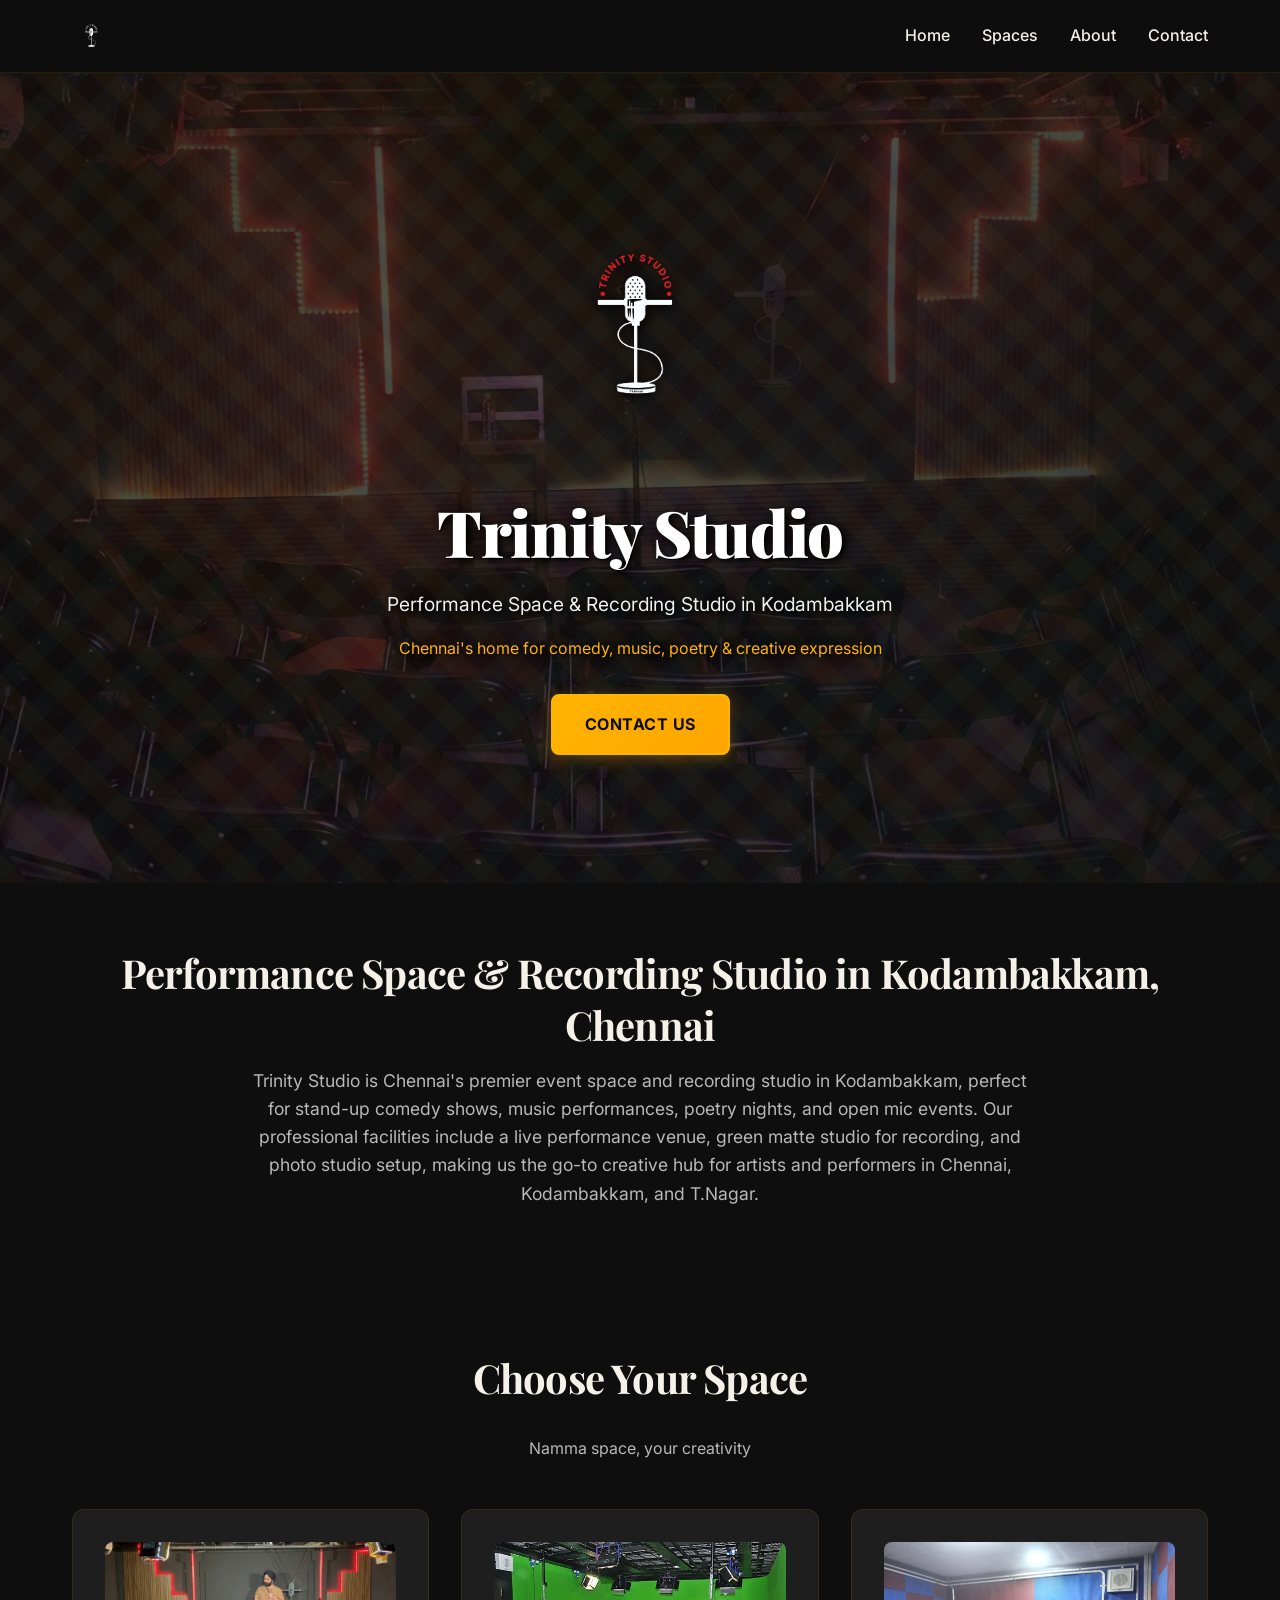
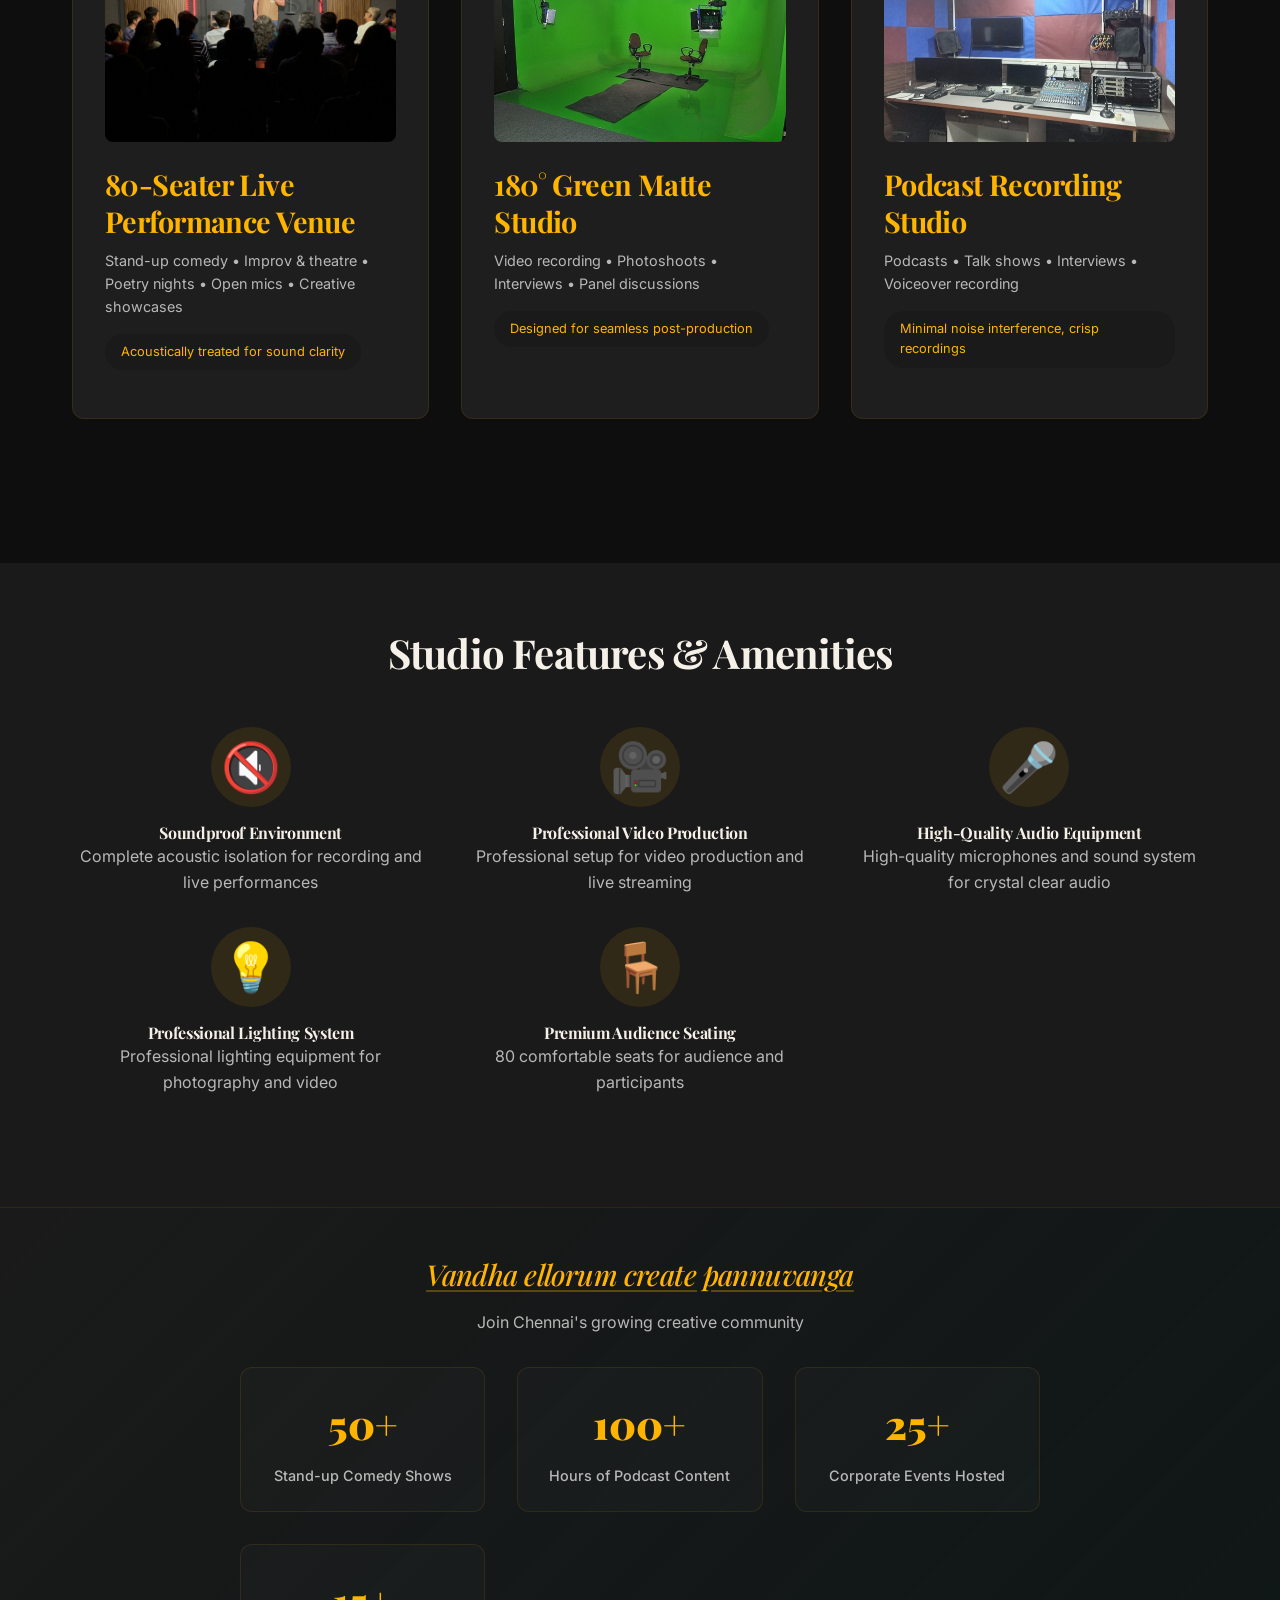
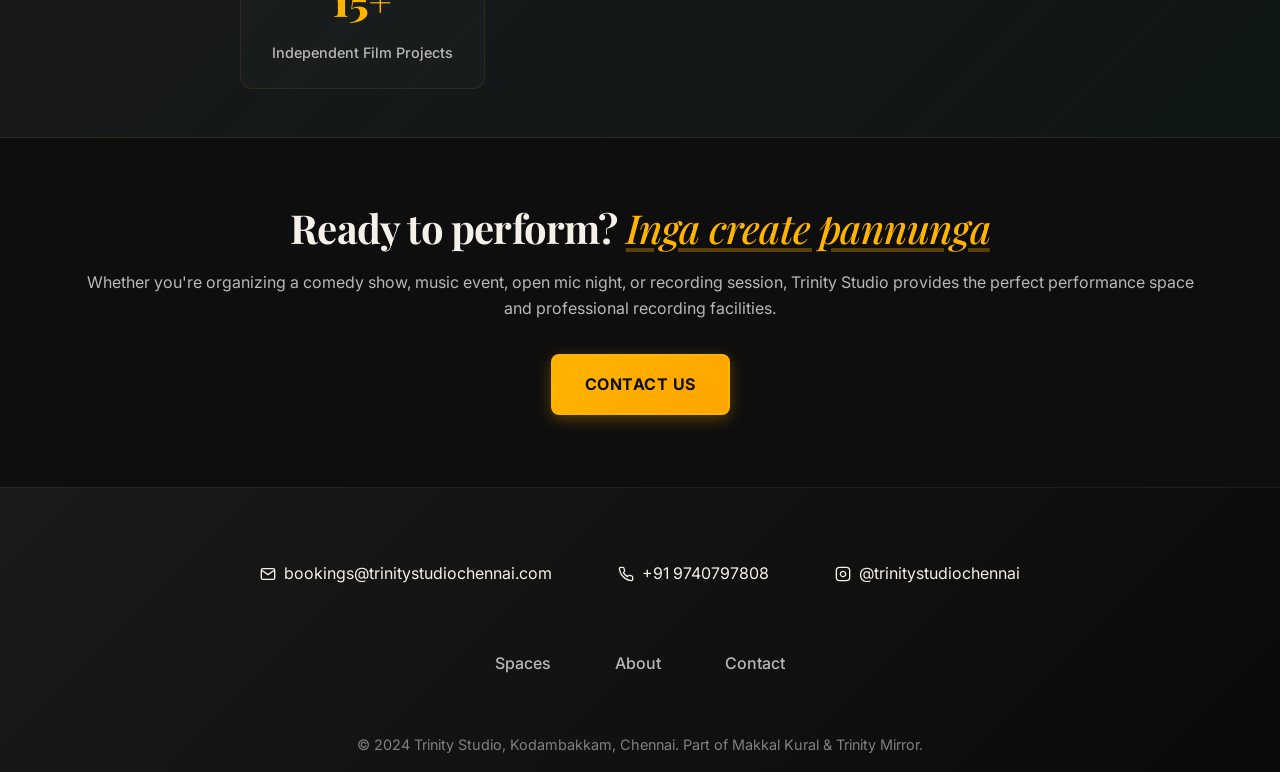
==== commit 2d91722f: "Add professional icons and working contact form with EmailJS integration 📧 Email Functionality: • In" ====
--- a/index.html
+++ b/index.html
@@ -218,9 +218,27 @@
         <div class="container">
             <div class="footer-content">
                 <div class="contact-info">
-                    <a href="mailto:bookings@trinitystudiochennai.com">bookings@trinitystudiochennai.com</a>
-                    <a href="tel:+919740797808">+91 9740797808</a>
-                    <a href="https://www.instagram.com/trinitystudiochennai/" target="_blank">@trinitystudiochennai</a>
+                    <a href="mailto:bookings@trinitystudiochennai.com" style="display: flex; align-items: center; gap: 0.5rem;">
+                        <svg width="16" height="16" viewBox="0 0 24 24" fill="none" stroke="currentColor" stroke-width="2">
+                            <path d="M4 4h16c1.1 0 2 .9 2 2v12c0 1.1-.9 2-2 2H4c-1.1 0-2-.9-2-2V6c0-1.1.9-2 2-2z"/>
+                            <polyline points="22,6 12,13 2,6"/>
+                        </svg>
+                        bookings@trinitystudiochennai.com
+                    </a>
+                    <a href="tel:+919740797808" style="display: flex; align-items: center; gap: 0.5rem;">
+                        <svg width="16" height="16" viewBox="0 0 24 24" fill="none" stroke="currentColor" stroke-width="2">
+                            <path d="M22 16.92v3a2 2 0 0 1-2.18 2 19.79 19.79 0 0 1-8.63-3.07 19.5 19.5 0 0 1-6-6 19.79 19.79 0 0 1-3.07-8.67A2 2 0 0 1 4.11 2h3a2 2 0 0 1 2 1.72 12.84 12.84 0 0 0 .7 2.81 2 2 0 0 1-.45 2.11L8.09 9.91a16 16 0 0 0 6 6l1.27-1.27a2 2 0 0 1 2.11-.45 12.84 12.84 0 0 0 2.81.7A2 2 0 0 1 22 16.92z"/>
+                        </svg>
+                        +91 9740797808
+                    </a>
+                    <a href="https://www.instagram.com/trinitystudiochennai/" target="_blank" style="display: flex; align-items: center; gap: 0.5rem;">
+                        <svg width="16" height="16" viewBox="0 0 24 24" fill="none" stroke="currentColor" stroke-width="2">
+                            <rect x="2" y="2" width="20" height="20" rx="5" ry="5"/>
+                            <path d="M16 11.37A4 4 0 1 1 12.63 8 4 4 0 0 1 16 11.37z"/>
+                            <line x1="17.5" y1="6.5" x2="17.51" y2="6.5"/>
+                        </svg>
+                        @trinitystudiochennai
+                    </a>
                 </div>
                 <div class="footer-links">
                     <a href="spaces.html">Spaces</a>
